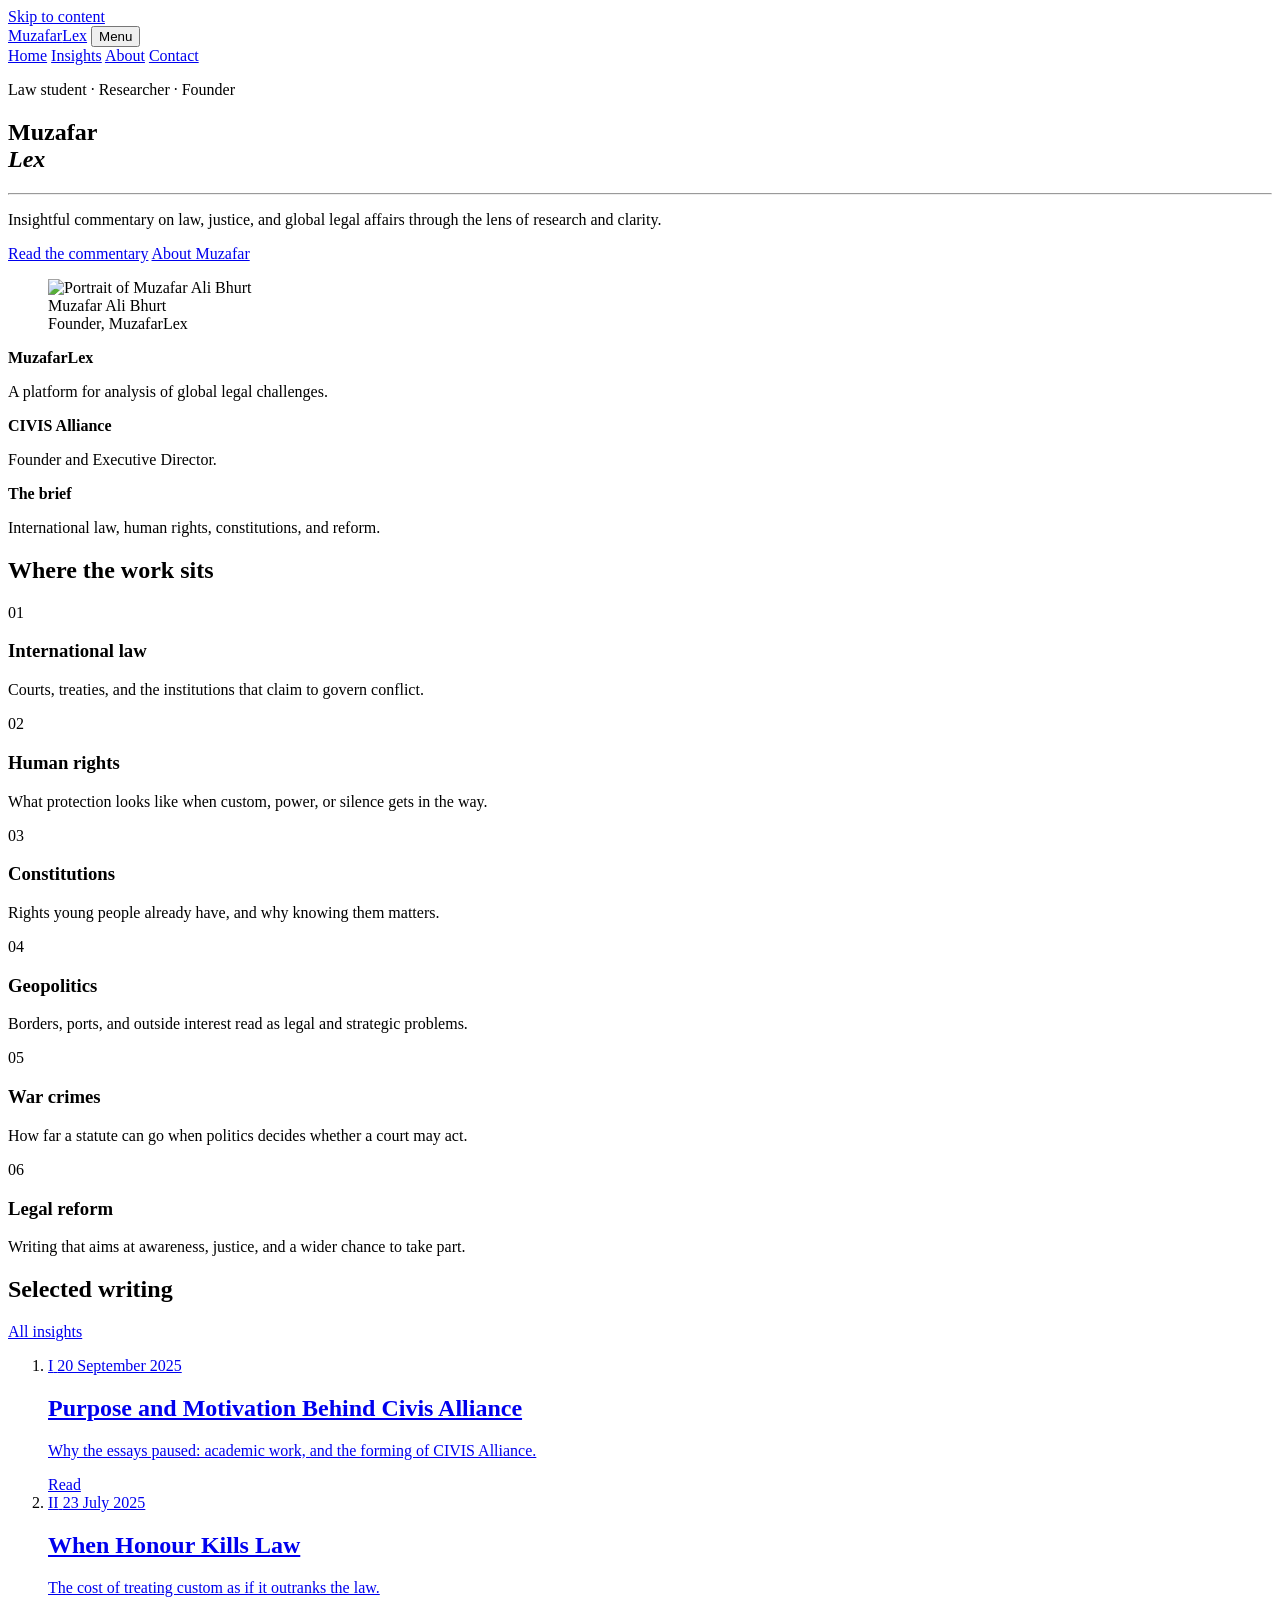
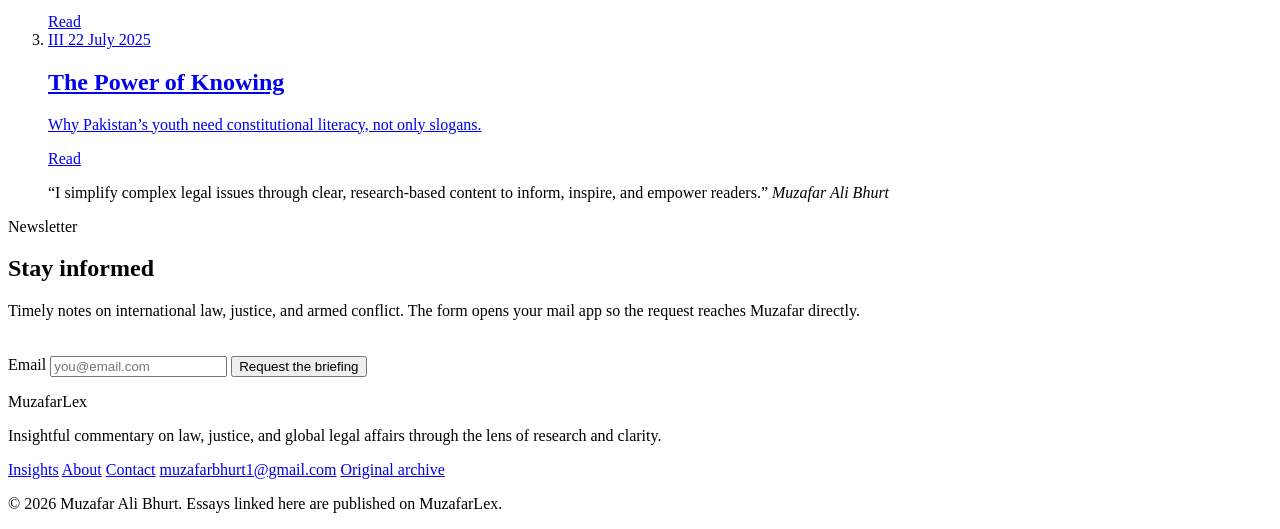
==== index.html @ 7d450112 "Add files via upload" ====
<!DOCTYPE html>
<html lang="en">
<head>
  <meta charset="utf-8">
  <meta name="viewport" content="width=device-width, initial-scale=1">
  <title>MuzafarLex — Law, justice, and clarity</title>
  <meta name="description" content="Muzafar Ali Bhurt is a law student, legal researcher, and founder of MuzafarLex. Commentary on international law, human rights, constitutional issues, and global affairs.">
  <link rel="icon" href="assets/favicon.svg" type="image/svg+xml">
  <link rel="preconnect" href="https://fonts.googleapis.com">
  <link rel="preconnect" href="https://fonts.gstatic.com" crossorigin>
  <link href="https://fonts.googleapis.com/css2?family=Cormorant+Garamond:ital,wght@0,500;0,600;1,500;1,600&family=Outfit:wght@300;400;500;600&display=swap" rel="stylesheet">
  <link rel="stylesheet" href="css/site.css">
  <script type="application/ld+json">
  {
    "@context": "https://schema.org",
    "@type": "Person",
    "name": "Muzafar Ali Bhurt",
    "jobTitle": "Law student, legal researcher, and founder",
    "email": "mailto:muzafarbhurt1@gmail.com",
    "url": "https://muzafarlex.wordpress.com/",
    "sameAs": [
      "https://x.com/muzafarAleey",
      "https://www.instagram.com/muzafar_bhurt1",
      "https://www.linkedin.com/in/muzafar-ali-77934035a",
      "https://www.facebook.com/share/14FBkrDeLcX/"
    ]
  }
  </script>
</head>
<body>
  <a class="skip" href="#main">Skip to content</a>
  <header class="mast">
    <div class="mast-inner">
      <a class="brand" href="index.html">Muzafar<span>Lex</span></a>
      <button class="nav-toggle" type="button" aria-expanded="false" aria-controls="site-nav">
        <span class="nav-toggle-lines" aria-hidden="true"></span>
        <span class="sr-only">Menu</span>
      </button>
      <nav id="site-nav" class="nav">
        <a href="index.html" aria-current="page">Home</a>
        <a href="insights.html">Insights</a>
        <a href="about.html">About</a>
        <a href="contact.html" class="nav-cta">Contact</a>
      </nav>
    </div>
  </header>

  <main id="main">
    <section class="hero">
      <div class="wrap hero-grid">
        <div>
          <p class="kicker">Law student · Researcher · Founder</p>
          <h1>Muzafar<br><em>Lex</em></h1>
          <hr class="rule">
          <p class="lede">Insightful commentary on law, justice, and global legal affairs through the lens of research and clarity.</p>
          <div class="hero-actions">
            <a class="btn" href="insights.html">Read the commentary</a>
            <a class="btn btn-ghost" href="about.html">About Muzafar</a>
          </div>
        </div>
        <figure class="frame">
          <img src="assets/portrait.jpg" alt="Portrait of Muzafar Ali Bhurt" width="640" height="640">
          <figcaption>Muzafar Ali Bhurt<br>Founder, MuzafarLex</figcaption>
        </figure>
      </div>
    </section>

    <section class="band" aria-label="Roles">
      <article>
        <strong>MuzafarLex</strong>
        <p>A platform for analysis of global legal challenges.</p>
      </article>
      <article>
        <strong>CIVIS Alliance</strong>
        <p>Founder and Executive Director.</p>
      </article>
      <article>
        <strong>The brief</strong>
        <p>International law, human rights, constitutions, and reform.</p>
      </article>
    </section>

    <section class="section">
      <div class="wrap">
        <div class="section-head">
          <h2>Where the work sits</h2>
        </div>
        <div class="areas">
          <article>
            <span>01</span>
            <h3>International law</h3>
            <p>Courts, treaties, and the institutions that claim to govern conflict.</p>
          </article>
          <article>
            <span>02</span>
            <h3>Human rights</h3>
            <p>What protection looks like when custom, power, or silence gets in the way.</p>
          </article>
          <article>
            <span>03</span>
            <h3>Constitutions</h3>
            <p>Rights young people already have, and why knowing them matters.</p>
          </article>
          <article>
            <span>04</span>
            <h3>Geopolitics</h3>
            <p>Borders, ports, and outside interest read as legal and strategic problems.</p>
          </article>
          <article>
            <span>05</span>
            <h3>War crimes</h3>
            <p>How far a statute can go when politics decides whether a court may act.</p>
          </article>
          <article>
            <span>06</span>
            <h3>Legal reform</h3>
            <p>Writing that aims at awareness, justice, and a wider chance to take part.</p>
          </article>
        </div>
      </div>
    </section>

    <section class="section" style="padding-top: 0">
      <div class="wrap">
        <div class="section-head">
          <h2>Selected writing</h2>
          <a href="insights.html">All insights</a>
        </div>
        <ol class="essays">
          <li>
            <a href="https://muzafarlex.wordpress.com/2025/09/20/purpose-and-motivation-behind-civis-alliance/" target="_blank" rel="noopener">
              <span class="num">I</span>
              <span class="meta">20 September 2025</span>
              <h2>Purpose and Motivation Behind Civis Alliance</h2>
              <p>Why the essays paused: academic work, and the forming of CIVIS Alliance.</p>
              <span class="more">Read</span>
            </a>
          </li>
          <li>
            <a href="https://muzafarlex.wordpress.com/2025/07/23/when-honour-kills-law-the-cost-of-ignorance-just-hit-us-all/" target="_blank" rel="noopener">
              <span class="num">II</span>
              <span class="meta">23 July 2025</span>
              <h2>When Honour Kills Law</h2>
              <p>The cost of treating custom as if it outranks the law.</p>
              <span class="more">Read</span>
            </a>
          </li>
          <li>
            <a href="https://muzafarlex.wordpress.com/2025/07/22/the-power-of-knowing-why-pakistans-youth-must-embrace-constitutional-literacy/" target="_blank" rel="noopener">
              <span class="num">III</span>
              <span class="meta">22 July 2025</span>
              <h2>The Power of Knowing</h2>
              <p>Why Pakistan’s youth need constitutional literacy, not only slogans.</p>
              <span class="more">Read</span>
            </a>
          </li>
        </ol>
      </div>
    </section>

    <section class="section quote-band">
      <div class="wrap">
        <blockquote>
          “I simplify complex legal issues through clear, research-based content to inform, inspire, and empower readers.”
          <cite>Muzafar Ali Bhurt</cite>
        </blockquote>
      </div>
    </section>

    <section class="section">
      <div class="wrap newsletter">
        <div>
          <p class="kicker" style="color: var(--gold-ink)">Newsletter</p>
          <h2>Stay informed</h2>
          <p>Timely notes on international law, justice, and armed conflict. The form opens your mail app so the request reaches Muzafar directly.</p>
        </div>
        <form data-mail="newsletter">
          <label for="news-email">Email</label>
          <input id="news-email" name="email" type="email" required placeholder="you@email.com" autocomplete="email">
          <button class="btn btn-ink" type="submit" style="margin-top: 1.2rem">Request the briefing</button>
          <p class="form-note" role="status"></p>
        </form>
      </div>
    </section>
  </main>

  <footer class="foot">
    <div class="foot-inner">
      <div>
        <p class="brand">Muzafar<span>Lex</span></p>
        <p class="foot-tag">Insightful commentary on law, justice, and global legal affairs through the lens of research and clarity.</p>
      </div>
      <div class="foot-links">
        <a href="insights.html">Insights</a>
        <a href="about.html">About</a>
        <a href="contact.html">Contact</a>
        <a href="mailto:muzafarbhurt1@gmail.com">muzafarbhurt1@gmail.com</a>
        <a href="https://muzafarlex.wordpress.com/" target="_blank" rel="noopener">Original archive</a>
      </div>
      <p class="fine">© <span data-year>2026</span> Muzafar Ali Bhurt. Essays linked here are published on MuzafarLex.</p>
    </div>
  </footer>
  <script src="js/site.js"></script>
</body>
</html>
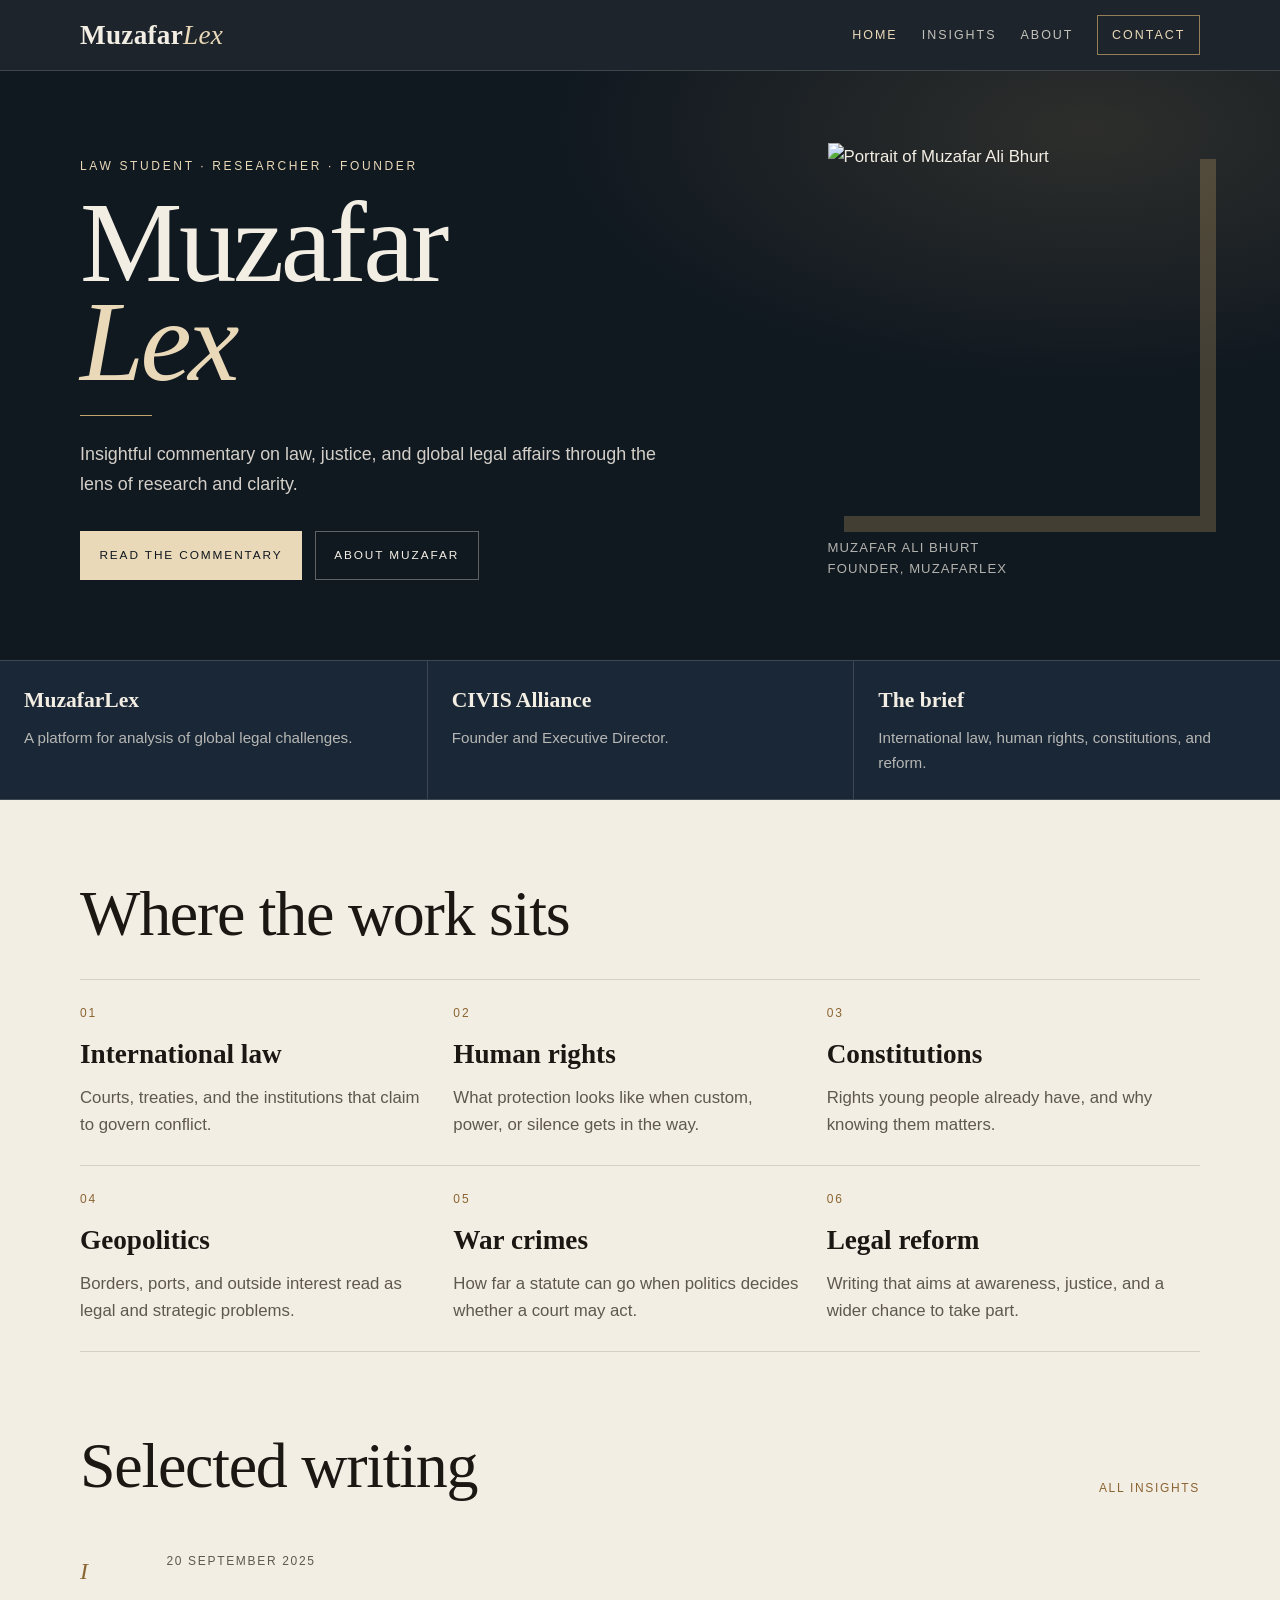
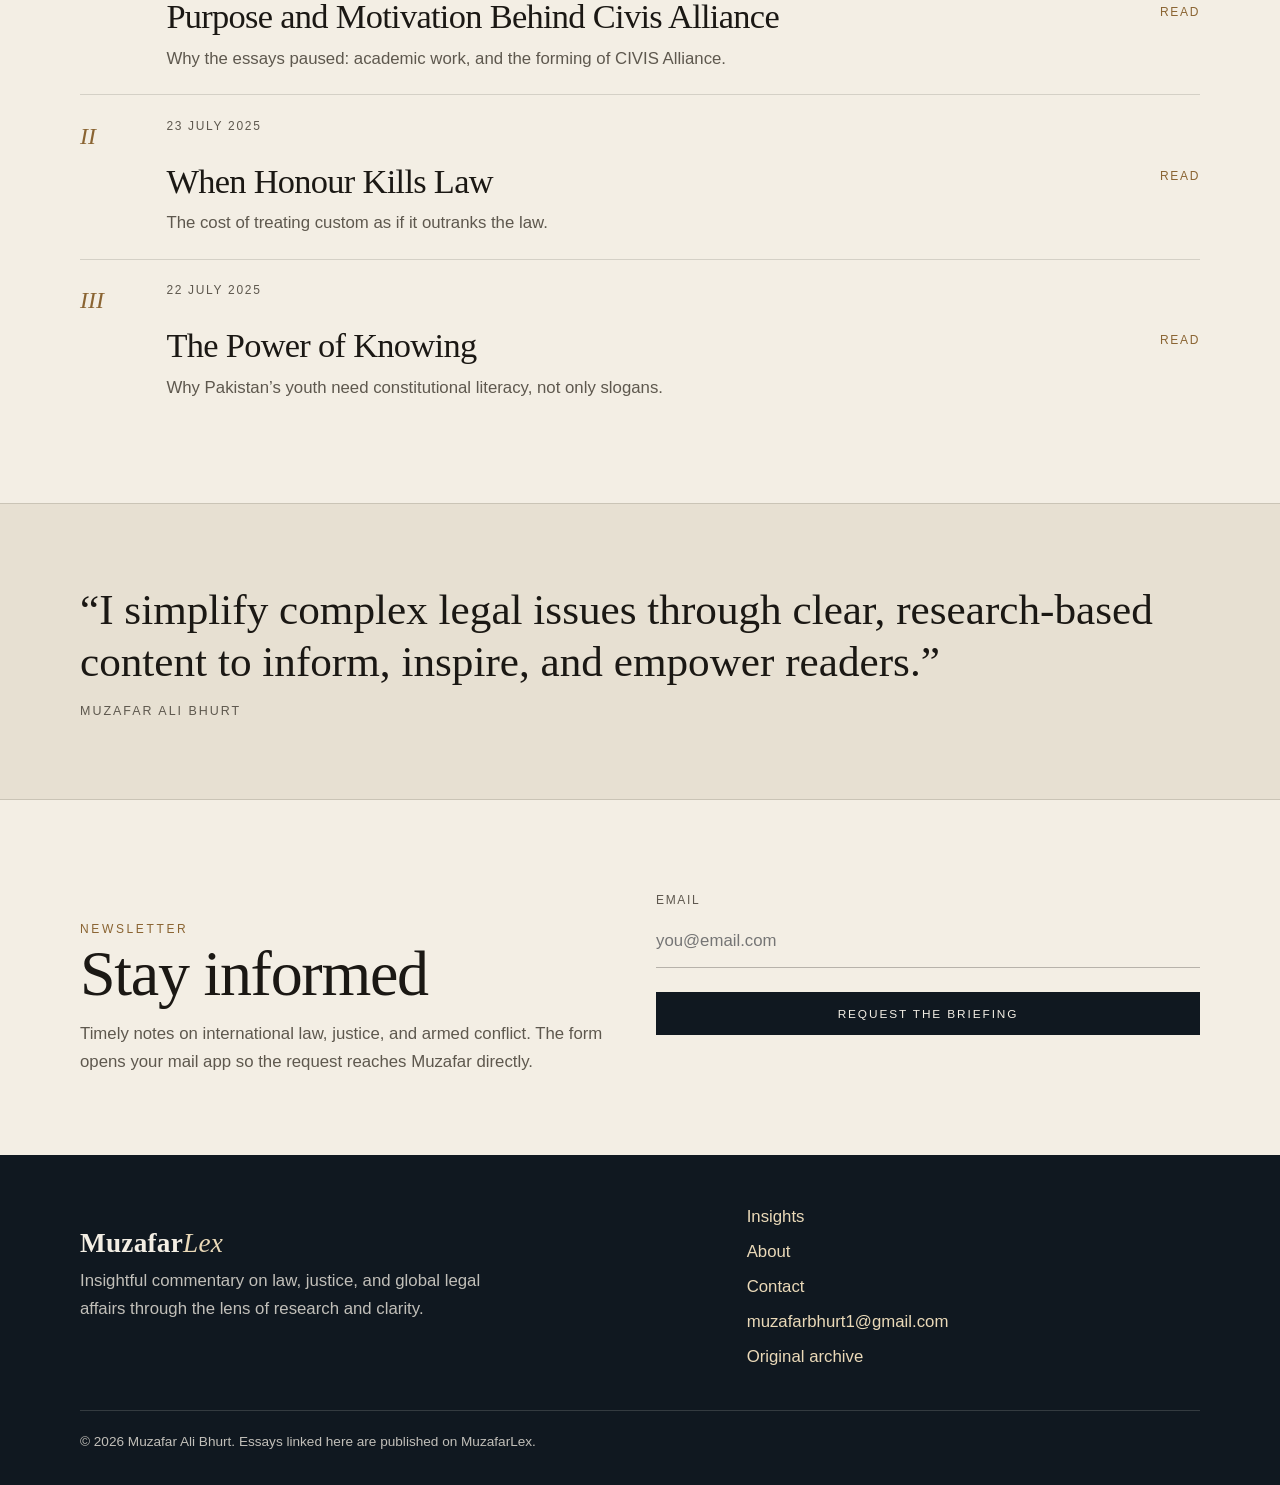
==== commit 55d7820c: "Update index.html" ====
--- a/index.html
+++ b/index.html
@@ -9,7 +9,7 @@
   <link rel="preconnect" href="https://fonts.googleapis.com">
   <link rel="preconnect" href="https://fonts.gstatic.com" crossorigin>
   <link href="https://fonts.googleapis.com/css2?family=Cormorant+Garamond:ital,wght@0,500;0,600;1,500;1,600&family=Outfit:wght@300;400;500;600&display=swap" rel="stylesheet">
-  <link rel="stylesheet" href="css/site.css">
+  <link rel="stylesheet" href="site.css">
   <script type="application/ld+json">
   {
     "@context": "https://schema.org",
--- a/site.css
+++ b/site.css
@@ -0,0 +1,631 @@
+:root {
+  --ink: #1b1814;
+  --muted: #5e584e;
+  --navy: #101820;
+  --navy-2: #1a2736;
+  --paper: #f3eee4;
+  --paper-2: #e7e0d2;
+  --gold: #c6a36a;
+  --gold-ink: #8a6432;
+  --gold-soft: #ead9b8;
+  --line: rgba(27, 24, 20, 0.14);
+  --line-light: rgba(243, 238, 228, 0.16);
+  --serif: "Cormorant Garamond", Georgia, "Times New Roman", serif;
+  --sans: Outfit, "Segoe UI", sans-serif;
+  --max: 1120px;
+}
+
+* { box-sizing: border-box; }
+
+html { scroll-behavior: smooth; }
+
+body {
+  margin: 0;
+  background: var(--paper);
+  color: var(--ink);
+  font-family: var(--sans);
+  font-weight: 400;
+  font-size: 1.05rem;
+  line-height: 1.65;
+}
+
+img { max-width: 100%; height: auto; }
+
+a { color: inherit; }
+
+.sr-only {
+  position: absolute;
+  width: 1px;
+  height: 1px;
+  padding: 0;
+  margin: -1px;
+  overflow: hidden;
+  clip: rect(0, 0, 0, 0);
+  border: 0;
+}
+
+.skip {
+  position: absolute;
+  left: 1rem;
+  top: -4rem;
+  background: var(--gold-soft);
+  color: var(--navy);
+  padding: 0.6rem 0.9rem;
+  z-index: 20;
+}
+
+.skip:focus { top: 1rem; }
+
+.mast {
+  position: sticky;
+  top: 0;
+  z-index: 10;
+  background: rgba(16, 24, 32, 0.94);
+  backdrop-filter: blur(10px);
+  color: var(--paper);
+  border-bottom: 1px solid var(--line-light);
+}
+
+.mast-inner,
+.wrap,
+.foot-inner {
+  width: min(var(--max), calc(100% - 2.4rem));
+  margin: 0 auto;
+}
+
+.mast-inner {
+  display: flex;
+  align-items: center;
+  justify-content: space-between;
+  min-height: 4.4rem;
+  gap: 1rem;
+}
+
+.brand {
+  font-family: var(--serif);
+  font-size: 1.7rem;
+  letter-spacing: 0.01em;
+  text-decoration: none;
+  font-weight: 600;
+  line-height: 1;
+}
+
+.brand span {
+  font-style: italic;
+  color: var(--gold-soft);
+  font-weight: 500;
+}
+
+.nav {
+  display: flex;
+  align-items: center;
+  gap: 1.5rem;
+}
+
+.nav a {
+  text-decoration: none;
+  font-size: 0.78rem;
+  letter-spacing: 0.16em;
+  text-transform: uppercase;
+  color: rgba(243, 238, 228, 0.78);
+}
+
+.nav a[aria-current="page"] { color: var(--gold-soft); }
+
+.nav a:hover { color: #fff; }
+
+.nav-cta {
+  border: 1px solid rgba(198, 163, 106, 0.7);
+  padding: 0.55rem 0.85rem;
+  color: var(--gold-soft) !important;
+}
+
+.nav-toggle {
+  display: none;
+  width: 2.6rem;
+  height: 2.6rem;
+  border: 1px solid var(--line-light);
+  background: transparent;
+  color: var(--paper);
+  padding: 0;
+}
+
+.nav-toggle-lines,
+.nav-toggle-lines::before,
+.nav-toggle-lines::after {
+  display: block;
+  width: 1.1rem;
+  height: 1px;
+  background: var(--paper);
+  position: relative;
+  margin: 0 auto;
+}
+
+.nav-toggle-lines::before,
+.nav-toggle-lines::after {
+  content: "";
+  position: absolute;
+  left: 0;
+}
+
+.nav-toggle-lines::before { top: -5px; }
+.nav-toggle-lines::after { top: 5px; }
+
+.hero {
+  background:
+    radial-gradient(900px 420px at 85% 10%, rgba(198, 163, 106, 0.16), transparent 60%),
+    var(--navy);
+  color: var(--paper);
+  padding: 4.5rem 0 5rem;
+}
+
+.hero-grid {
+  display: grid;
+  grid-template-columns: 1.3fr 0.7fr;
+  gap: 3.5rem;
+  align-items: end;
+}
+
+.kicker {
+  margin: 0 0 1rem;
+  font-size: 0.75rem;
+  letter-spacing: 0.22em;
+  text-transform: uppercase;
+  color: var(--gold-soft);
+}
+
+.hero h1 {
+  margin: 0;
+  font-family: var(--serif);
+  font-weight: 500;
+  font-size: clamp(4.2rem, 9vw, 7.4rem);
+  line-height: 0.86;
+  letter-spacing: -0.03em;
+}
+
+.hero h1 em {
+  font-style: italic;
+  color: var(--gold-soft);
+  font-weight: 500;
+}
+
+.rule {
+  width: 4.5rem;
+  height: 1px;
+  background: var(--gold);
+  margin: 1.5rem 0;
+  border: 0;
+}
+
+.lede {
+  max-width: 38rem;
+  margin: 0;
+  font-size: 1.12rem;
+  color: rgba(243, 238, 228, 0.86);
+}
+
+.hero-actions {
+  display: flex;
+  flex-wrap: wrap;
+  gap: 0.8rem;
+  margin-top: 2rem;
+}
+
+.btn {
+  display: inline-flex;
+  align-items: center;
+  justify-content: center;
+  text-decoration: none;
+  border: 1px solid transparent;
+  background: var(--gold-soft);
+  color: var(--navy);
+  padding: 0.85rem 1.15rem;
+  font-family: var(--sans);
+  font-size: 0.74rem;
+  font-weight: 500;
+  letter-spacing: 0.16em;
+  text-transform: uppercase;
+  cursor: pointer;
+}
+
+.btn-ghost {
+  background: transparent;
+  color: var(--paper);
+  border-color: rgba(243, 238, 228, 0.35);
+}
+
+.btn-ink {
+  background: var(--navy);
+  color: var(--paper);
+}
+
+.btn:hover { transform: translateY(-1px); }
+
+.frame {
+  margin: 0;
+}
+
+.frame img {
+  display: block;
+  width: 100%;
+  aspect-ratio: 1;
+  object-fit: cover;
+  object-position: center 18%;
+  box-shadow: 16px 16px 0 rgba(198, 163, 106, 0.28);
+}
+
+.frame figcaption {
+  margin-top: 1.3rem;
+  font-size: 0.82rem;
+  letter-spacing: 0.08em;
+  text-transform: uppercase;
+  color: rgba(243, 238, 228, 0.72);
+}
+
+.band {
+  display: grid;
+  grid-template-columns: repeat(3, 1fr);
+  border-top: 1px solid var(--line-light);
+  border-bottom: 1px solid var(--line-light);
+  background: var(--navy-2);
+  color: var(--paper);
+}
+
+.band article {
+  padding: 1.4rem 1.5rem 1.5rem;
+}
+
+.band article + article { border-left: 1px solid var(--line-light); }
+
+.band p {
+  margin: 0.35rem 0 0;
+  color: rgba(243, 238, 228, 0.72);
+  font-size: 0.95rem;
+}
+
+.band strong {
+  font-family: var(--serif);
+  font-size: 1.35rem;
+  font-weight: 600;
+}
+
+.section { padding: 5rem 0; }
+
+.section-head {
+  display: flex;
+  justify-content: space-between;
+  align-items: flex-end;
+  gap: 1.5rem;
+  margin-bottom: 2rem;
+}
+
+.section h2,
+.pagehead h1,
+.essay h2,
+.split h2 {
+  font-family: var(--serif);
+  font-weight: 500;
+  letter-spacing: -0.02em;
+  line-height: 1.05;
+}
+
+.section h2,
+.pagehead h1 { font-size: clamp(2.6rem, 5vw, 4rem); margin: 0; }
+
+.section-head a {
+  color: var(--gold-ink);
+  letter-spacing: 0.14em;
+  text-transform: uppercase;
+  font-size: 0.75rem;
+  text-decoration: none;
+  white-space: nowrap;
+}
+
+.areas {
+  display: grid;
+  grid-template-columns: repeat(3, 1fr);
+  gap: 0;
+  border-top: 1px solid var(--line);
+}
+
+.areas article {
+  padding: 1.5rem 1.3rem 1.6rem 0;
+  border-bottom: 1px solid var(--line);
+  padding-right: 1.4rem;
+}
+
+.areas article:nth-child(3n) { padding-right: 0; }
+
+.areas span {
+  display: block;
+  color: var(--gold-ink);
+  font-size: 0.75rem;
+  letter-spacing: 0.16em;
+  margin-bottom: 0.55rem;
+}
+
+.areas h3 {
+  margin: 0 0 0.4rem;
+  font-family: var(--serif);
+  font-size: 1.7rem;
+  font-weight: 600;
+}
+
+.areas p { margin: 0; color: var(--muted); }
+
+.essays { list-style: none; margin: 0; padding: 0; }
+
+.essays li + li { border-top: 1px solid var(--line); }
+
+.essays a {
+  display: grid;
+  grid-template-columns: 4.2rem 1fr auto;
+  gap: 0.4rem 1.2rem;
+  text-decoration: none;
+  padding: 1.35rem 0;
+}
+
+.essays .num {
+  font-family: var(--serif);
+  font-style: italic;
+  font-size: 1.5rem;
+  color: var(--gold-ink);
+}
+
+.essays .meta {
+  grid-column: 2;
+  font-size: 0.75rem;
+  letter-spacing: 0.14em;
+  text-transform: uppercase;
+  color: var(--muted);
+}
+
+.essays h2 {
+  grid-column: 2;
+  margin: 0;
+  font-size: clamp(1.6rem, 3vw, 2.15rem);
+}
+
+.essays p {
+  grid-column: 2;
+  margin: 0.25rem 0 0;
+  color: var(--muted);
+  max-width: 46rem;
+}
+
+.essays .more {
+  grid-column: 3;
+  grid-row: 1 / span 3;
+  align-self: center;
+  font-size: 0.75rem;
+  letter-spacing: 0.14em;
+  text-transform: uppercase;
+  color: var(--gold-ink);
+}
+
+.essays a:hover h2 { color: var(--gold-ink); }
+
+.quote-band {
+  background: var(--paper-2);
+  border-top: 1px solid var(--line);
+  border-bottom: 1px solid var(--line);
+}
+
+.quote-band blockquote {
+  margin: 0;
+  font-family: var(--serif);
+  font-size: clamp(1.8rem, 4vw, 2.7rem);
+  font-weight: 500;
+  line-height: 1.2;
+}
+
+.quote-band cite {
+  display: block;
+  margin-top: 1rem;
+  font-family: var(--sans);
+  font-style: normal;
+  font-size: 0.78rem;
+  letter-spacing: 0.16em;
+  text-transform: uppercase;
+  color: var(--muted);
+}
+
+.newsletter {
+  display: grid;
+  grid-template-columns: 1fr 1fr;
+  gap: 2rem;
+  align-items: end;
+}
+
+.newsletter p { color: var(--muted); margin: 0.8rem 0 0; }
+
+form { display: grid; gap: 0.3rem; }
+
+label {
+  font-size: 0.75rem;
+  letter-spacing: 0.14em;
+  text-transform: uppercase;
+  color: var(--muted);
+  margin-top: 0.7rem;
+}
+
+input,
+textarea {
+  width: 100%;
+  border: 0;
+  border-bottom: 1px solid rgba(27, 24, 20, 0.28);
+  background: transparent;
+  color: var(--ink);
+  font: inherit;
+  padding: 0.75rem 0;
+  border-radius: 0;
+}
+
+textarea { min-height: 8rem; resize: vertical; }
+
+input:focus,
+textarea:focus {
+  outline: none;
+  border-bottom-color: var(--gold-ink);
+}
+
+.form-note {
+  min-height: 1.4rem;
+  margin: 0.6rem 0 0;
+  color: var(--gold-ink);
+  font-size: 0.92rem;
+}
+
+.pagehead {
+  background: var(--navy);
+  color: var(--paper);
+  padding: 4.2rem 0 3.4rem;
+}
+
+.pagehead .lede { margin-top: 1rem; }
+
+.split {
+  display: grid;
+  grid-template-columns: 0.85fr 1.15fr;
+  gap: 3rem;
+  align-items: start;
+}
+
+.prose p { margin: 0 0 1rem; }
+
+.prose strong { font-weight: 600; }
+
+.roles {
+  margin: 1.5rem 0 0;
+  padding: 0;
+  list-style: none;
+  border-top: 1px solid var(--line);
+}
+
+.roles li {
+  display: flex;
+  justify-content: space-between;
+  gap: 1rem;
+  padding: 0.9rem 0;
+  border-bottom: 1px solid var(--line);
+}
+
+.roles span { color: var(--muted); }
+
+.connect {
+  display: grid;
+  grid-template-columns: 1fr 1fr;
+  gap: 0.7rem;
+  margin-top: 1.2rem;
+}
+
+.connect a {
+  text-decoration: none;
+  border-bottom: 1px solid var(--line);
+  padding: 0.7rem 0;
+  letter-spacing: 0.08em;
+  text-transform: uppercase;
+  font-size: 0.78rem;
+}
+
+.connect a:hover { color: var(--gold-ink); }
+
+.contact-grid {
+  display: grid;
+  grid-template-columns: 0.8fr 1.2fr;
+  gap: 3rem;
+}
+
+.detail {
+  margin: 0 0 1.1rem;
+}
+
+.detail a { color: var(--gold-ink); }
+
+.foot {
+  background: var(--navy);
+  color: rgba(243, 238, 228, 0.78);
+  padding: 3rem 0 2rem;
+}
+
+.foot-inner {
+  display: grid;
+  grid-template-columns: 1.4fr 1fr;
+  gap: 2rem;
+}
+
+.foot .brand { color: var(--paper); display: inline-block; margin-bottom: 0.6rem; }
+
+.foot-tag { margin: 0; max-width: 28rem; }
+
+.foot-links {
+  display: flex;
+  flex-direction: column;
+  gap: 0.45rem;
+  align-items: flex-start;
+}
+
+.foot-links a { color: var(--gold-soft); text-decoration: none; }
+
+.fine {
+  grid-column: 1 / -1;
+  margin: 0.5rem 0 0;
+  padding-top: 1.2rem;
+  border-top: 1px solid var(--line-light);
+  font-size: 0.85rem;
+}
+
+@media (max-width: 900px) {
+  .hero-grid,
+  .newsletter,
+  .split,
+  .contact-grid,
+  .foot-inner,
+  .band,
+  .areas { grid-template-columns: 1fr; }
+
+  .band article + article { border-left: 0; border-top: 1px solid var(--line-light); }
+
+  .areas article,
+  .areas article:nth-child(3n) { padding-right: 0; }
+
+  .essays a { grid-template-columns: 3rem 1fr; }
+
+  .essays .more {
+    grid-column: 2;
+    grid-row: auto;
+    margin-top: 0.4rem;
+  }
+
+  .nav-toggle { display: inline-flex; align-items: center; justify-content: center; }
+
+  .nav {
+    display: none;
+    position: absolute;
+    top: 100%;
+    left: 0;
+    right: 0;
+    z-index: 20;
+    background: #101820;
+    flex-direction: column;
+    align-items: flex-start;
+    padding: 0.4rem 1.2rem 1.1rem;
+    border-bottom: 1px solid var(--line-light);
+    box-shadow: 0 18px 30px rgba(0, 0, 0, 0.35);
+  }
+
+  .nav.is-open { display: flex; }
+
+  .nav a { padding: 0.55rem 0; }
+
+  .frame img { box-shadow: 0 0 0 1px rgba(198, 163, 106, 0.45); }
+
+  .hero { padding-top: 3rem; }
+
+  .section { padding: 3.4rem 0; }
+}
+
+@media (prefers-reduced-motion: reduce) {
+  html { scroll-behavior: auto; }
+  .btn:hover { transform: none; }
+}
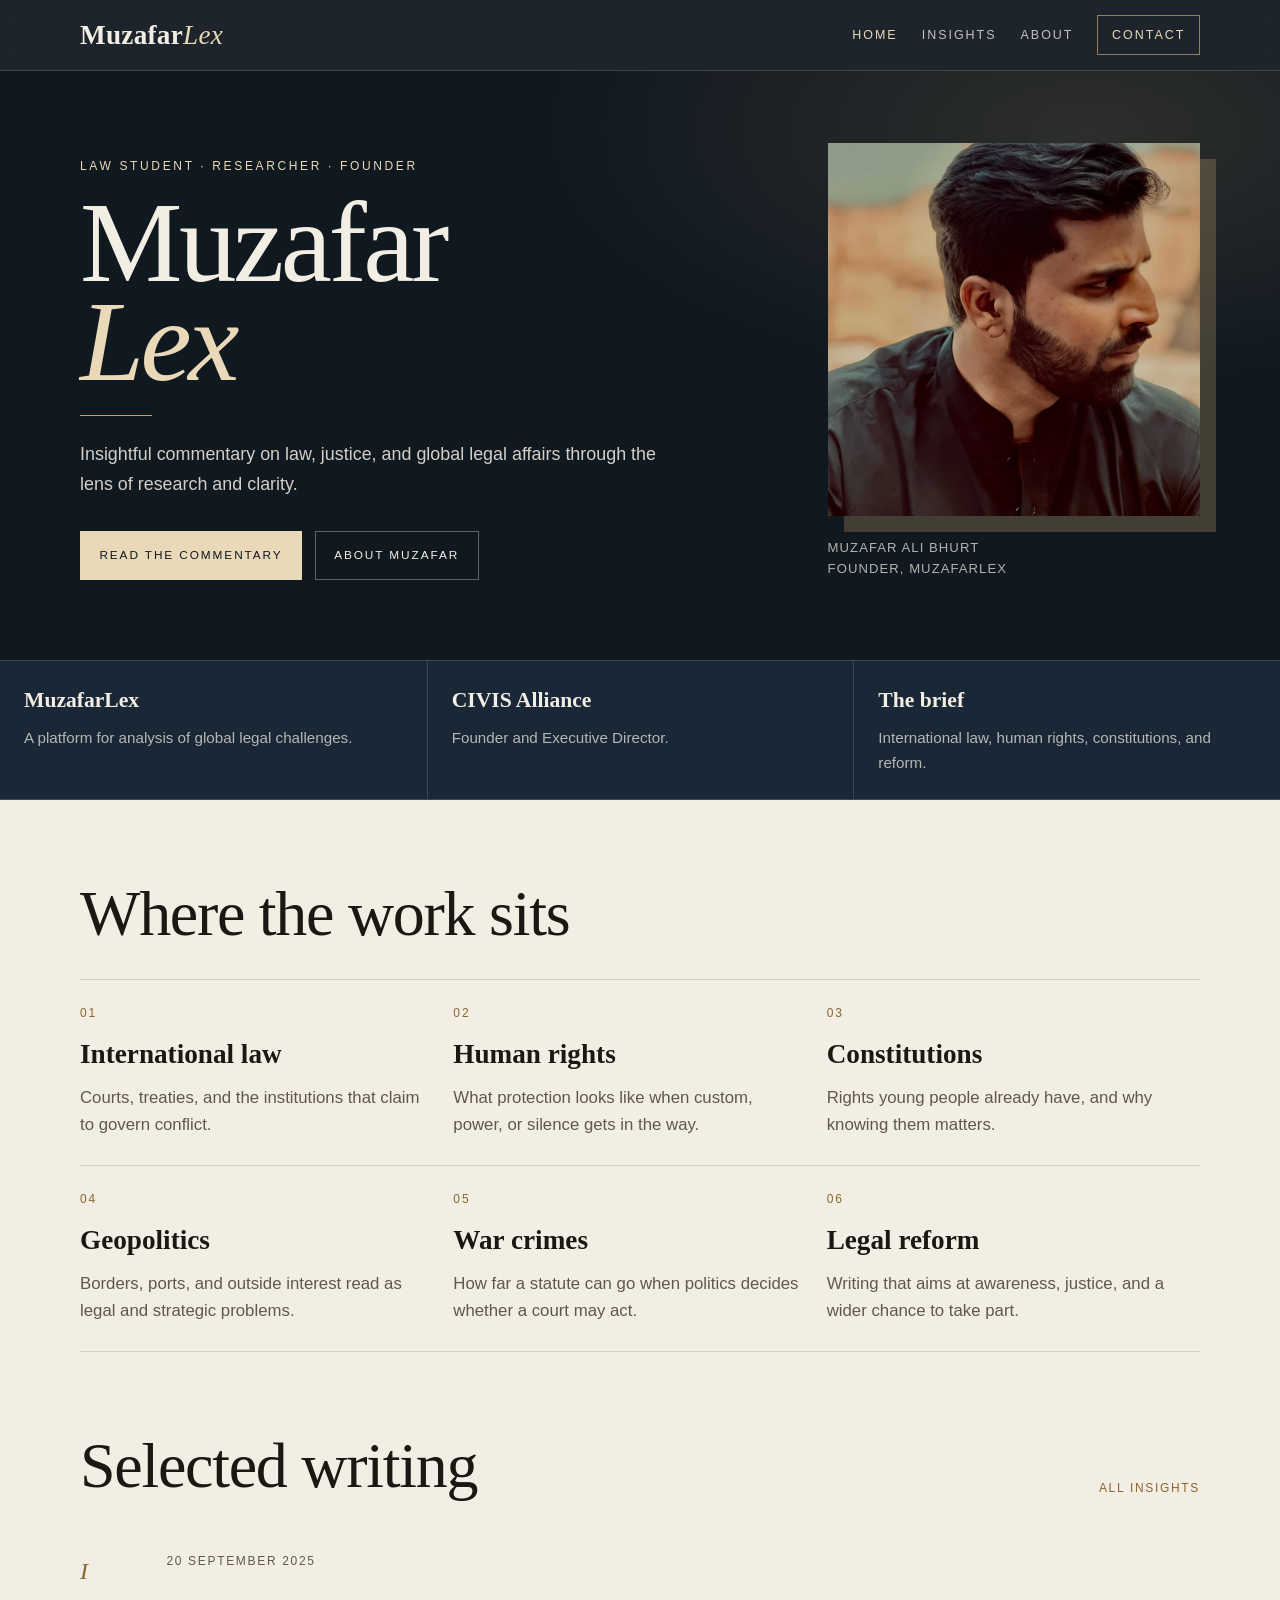
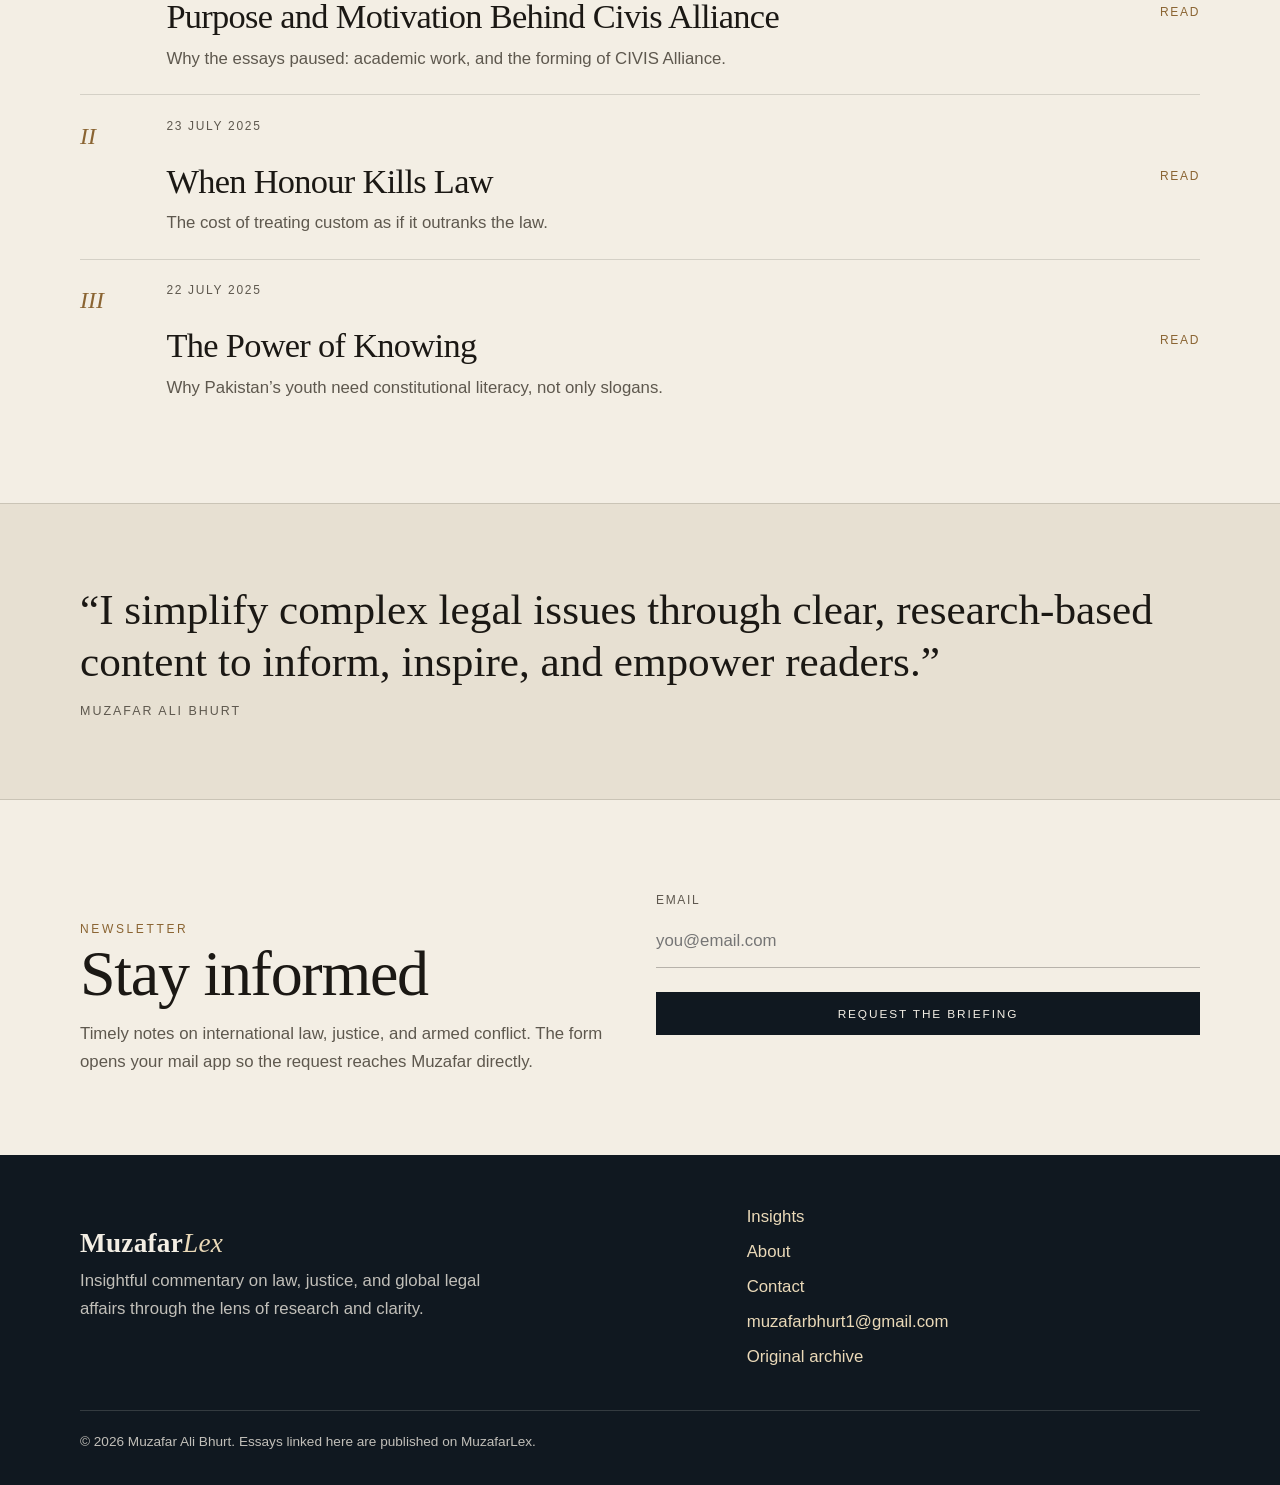
==== commit fb8b6df0: "Add files via upload" ====
--- a/index.html
+++ b/index.html
@@ -5,7 +5,7 @@
   <meta name="viewport" content="width=device-width, initial-scale=1">
   <title>MuzafarLex — Law, justice, and clarity</title>
   <meta name="description" content="Muzafar Ali Bhurt is a law student, legal researcher, and founder of MuzafarLex. Commentary on international law, human rights, constitutional issues, and global affairs.">
-  <link rel="icon" href="assets/favicon.svg" type="image/svg+xml">
+  <link rel="icon" href="favicon.svg" type="image/svg+xml">
   <link rel="preconnect" href="https://fonts.googleapis.com">
   <link rel="preconnect" href="https://fonts.gstatic.com" crossorigin>
   <link href="https://fonts.googleapis.com/css2?family=Cormorant+Garamond:ital,wght@0,500;0,600;1,500;1,600&family=Outfit:wght@300;400;500;600&display=swap" rel="stylesheet">
@@ -59,7 +59,7 @@
           </div>
         </div>
         <figure class="frame">
-          <img src="assets/portrait.jpg" alt="Portrait of Muzafar Ali Bhurt" width="640" height="640">
+          <img src="portrait.jpg" alt="Portrait of Muzafar Ali Bhurt" width="640" height="640">
           <figcaption>Muzafar Ali Bhurt<br>Founder, MuzafarLex</figcaption>
         </figure>
       </div>
@@ -200,6 +200,6 @@
       <p class="fine">© <span data-year>2026</span> Muzafar Ali Bhurt. Essays linked here are published on MuzafarLex.</p>
     </div>
   </footer>
-  <script src="js/site.js"></script>
+  <script src="site.js"></script>
 </body>
 </html>
